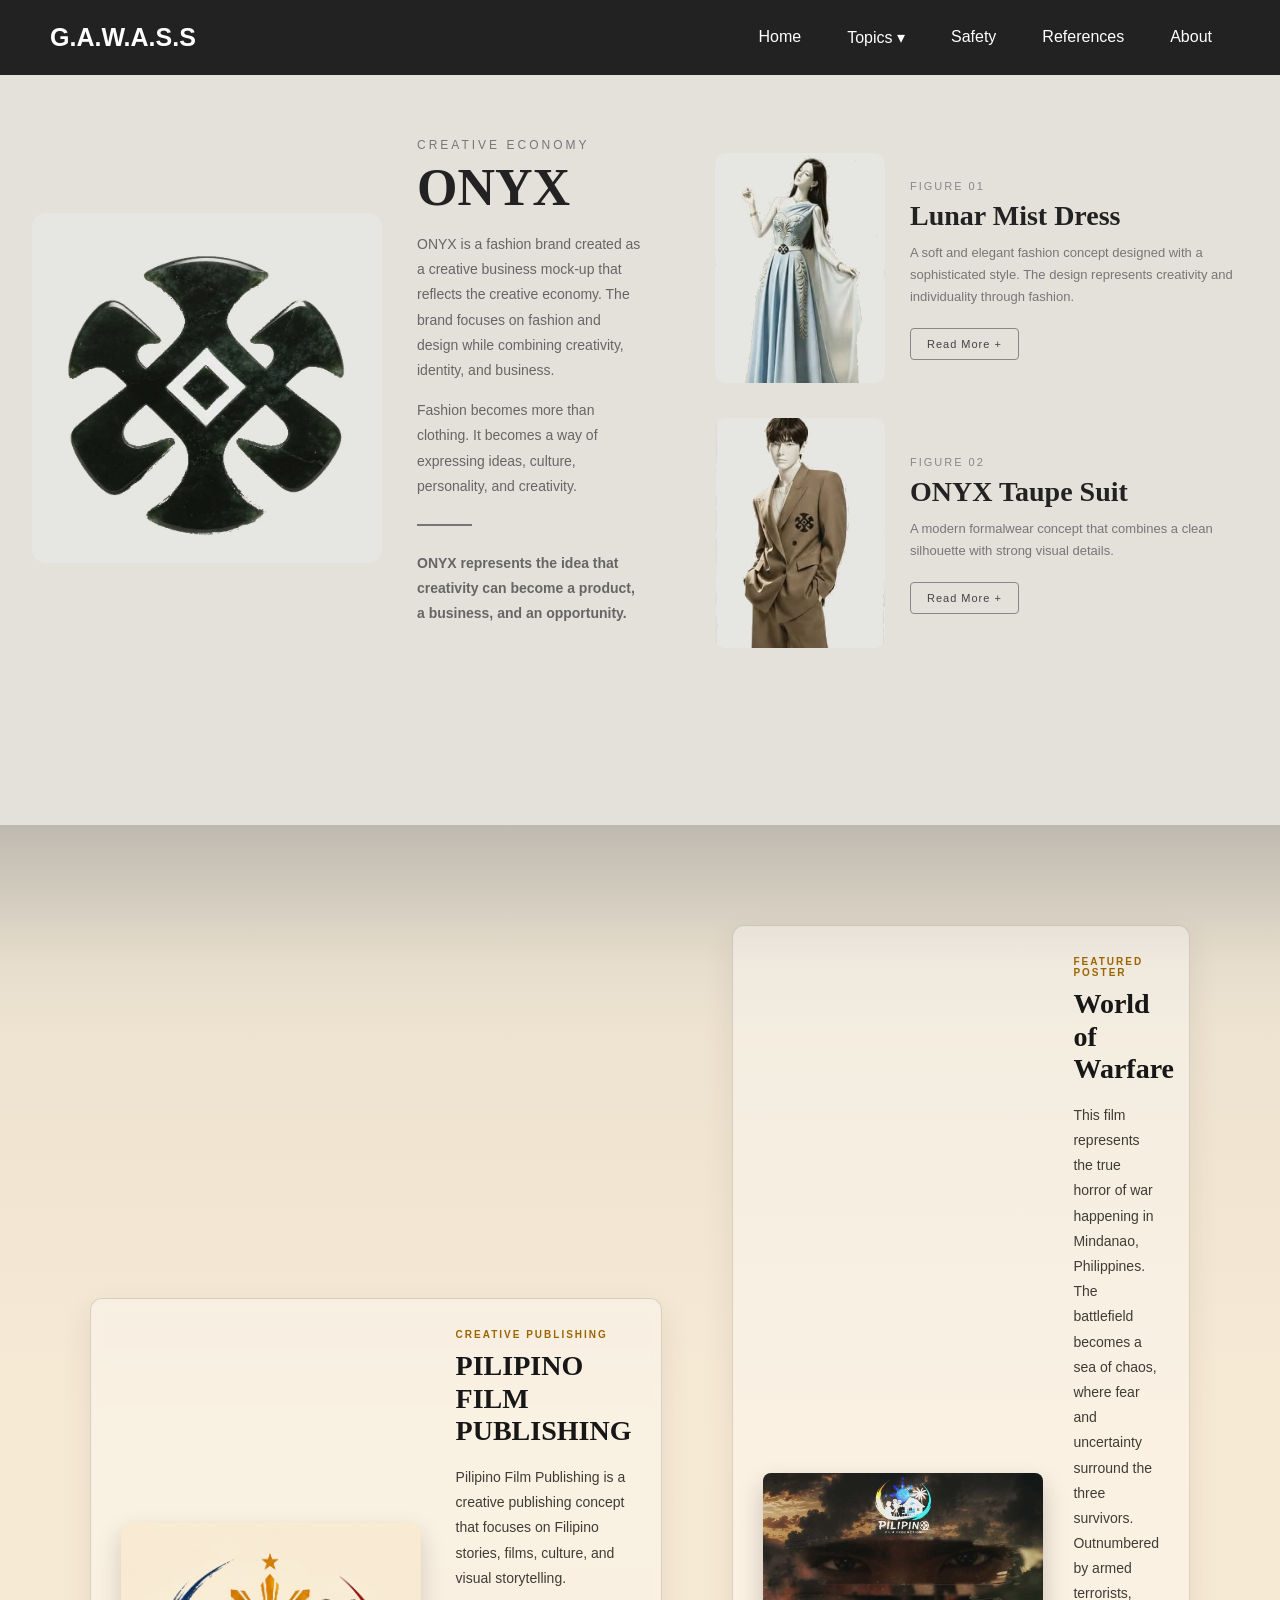
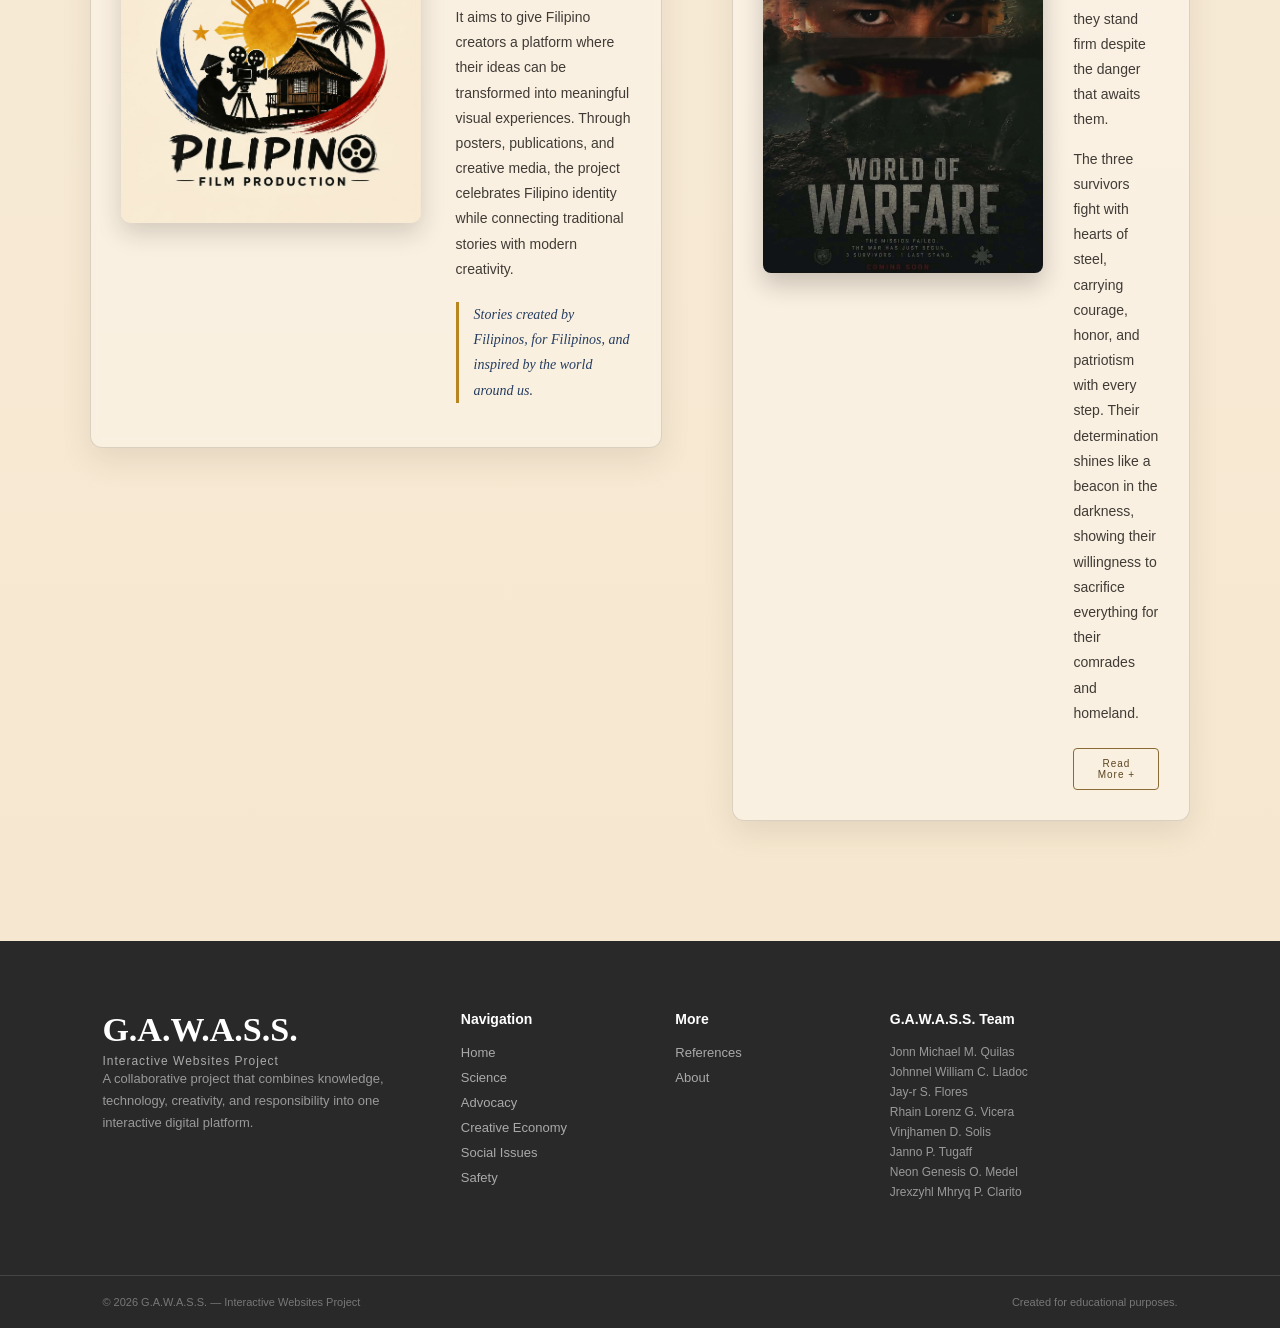
==== narrative.html @ 796c633b "Uploading" ====
<!DOCTYPE html>
<html lang="en">

<head>
    <meta charset="UTF-8">
    <meta name="viewport" content="width=device-width, initial-scale=1.0">

    <title>Creative Economy</title>

    <link rel="stylesheet" href="style.css">
</head>

<body>

   
    <header>

        <nav class="navbar">

            <div class="logo">
               G.A.W.A.S.S
            </div>

            <ul class="nav-links">

                <li>
                    <a href="index.html">Home</a>
                </li>


                <li class="dropdown">

                    <a href="#" class="topics-button">
                        Topics ▾
                    </a>

                    <ul class="dropdown-menu">

                        <li>
                            <a href="science.html">
                                Science
                            </a>
                        </li>

                        <li>
                            <a href="advocacy.html">
                                Advocacy
                            </a>
                        </li>

                        <li>
                            <a href="narrative.html" class="active">
                                Creative Economy
                            </a>
                        </li>

                        <li>
                            <a href="filipino.html">
                                Social Issues
                            </a>
                        </li>

                    </ul>

                </li>

                <li>
                    <a href="safety.html">
                        Safety
                    </a>
                </li>

                <li>
                    <a href="references.html">
                        References
                    </a>
                </li>

                <li>
                    <a href="about.html">
                        About
                    </a>
                </li>

            </ul>

        </nav>

    </header>


    
    <main class="creative-page">

      
<section class="creative-layout">

  
    <div class="creative-left">

        <div class="creative-main">

       

            <button
                class="creative-main-image image-button"
                onclick="openImage('images/main-image.jpg', 'ONYX Fashion')"
                aria-label="View ONYX Fashion image"
            >

                <img
                    src="images/main-image.jpg"
                    alt="ONYX Fashion"
                >

                <span class="image-overlay">
                    View Image +
                </span>

            </button>


          

            <div class="creative-main-description">

                <span class="creative-label">
                    CREATIVE ECONOMY
                </span>

                <h1>
                    ONYX
                </h1>

                <p>
                    ONYX is a fashion brand created as a creative
                    business mock-up that reflects the creative
                    economy. The brand focuses on fashion and
                    design while combining creativity, identity,
                    and business.
                </p>

                <p>
                    Fashion becomes more than clothing. It becomes
                    a way of expressing ideas, culture, personality,
                    and creativity.
                </p>

                <div class="onyx-divider"></div>

                <p class="onyx-highlight">
                    <strong>
                        ONYX represents the idea that creativity
                        can become a product, a business, and an
                        opportunity.
                    </strong>
                </p>

            </div>

        </div>

    </div>


   

    <div class="creative-right">


     

        <article class="creative-item interactive-product">

            <button
                class="creative-item-image image-button"
                onclick="openImage('images/image-one.jpg', 'Lunar Mist Dress')"
                aria-label="View Lunar Mist Dress"
            >

                <img
                    src="images/image-one.jpg"
                    alt="Lunar Mist Dress"
                >

                <span class="image-overlay">
                    View +
                </span>

            </button>


            <div class="creative-item-description">

                <span>
                    FIGURE 01
                </span>

                <h2>
                    Lunar Mist Dress
                </h2>

                <p>
                    A soft and elegant fashion concept designed
                    with a sophisticated style. The design
                    represents creativity and individuality
                    through fashion.
                </p>

              

                <div
                    class="product-details"
                    id="lunar-details"
                >

                    <p>
                        The flowing design creates a graceful
                        visual effect while the details give
                        the piece its own identity.
                    </p>

                    <p>
                        This concept demonstrates how fashion
                        can combine visual design and personal
                        expression to create something unique.
                    </p>

                </div>


                <button
                    class="read-more-btn"
                    onclick="toggleDetails('lunar-details', this)"
                >
                    Read More +
                </button>

            </div>

        </article>



      

        <article class="creative-item interactive-product">

            <button
                class="creative-item-image image-button"
                onclick="openImage('images/image-two.jpg', 'ONYX Taupe Suit')"
                aria-label="View ONYX Taupe Suit"
            >

                <img
                    src="images/image-two.jpg"
                    alt="ONYX Taupe Suit"
                >

                <span class="image-overlay">
                    View +
                </span>

            </button>


            <div class="creative-item-description">

                <span>
                    FIGURE 02
                </span>

                <h2>
                    ONYX Taupe Suit
                </h2>

                <p>
                    A modern formalwear concept that combines
                    a clean silhouette with strong visual
                    details.
                </p>


        
                <div
                    class="product-details"
                    id="suit-details"
                >

                    <p>
                        The design demonstrates how fashion
                        can transform creative ideas into
                        products that can have economic value.
                    </p>

                    <p>
                        It represents a balance between
                        professionalism, creativity, and
                        modern fashion.
                    </p>

                </div>


                <button
                    class="read-more-btn"
                    onclick="toggleDetails('suit-details', this)"
                >
                    Read More +
                </button>

            </div>

        </article>

    </div>

</section>
        

<div
    class="image-modal"
    id="imageModal"
    onclick="closeImage()"
>

    <button
        class="close-modal"
        onclick="closeImage()"
        aria-label="Close image"
    >
        ×
    </button>

    <img
        id="modalImage"
        src=""
        alt=""
    >

    <p id="modalCaption"></p>

</div>

<section class="filipino-film-section">

    <div class="filipino-film-container">

        <div class="filipino-film-left">

            <div class="film-logo-card">

                <div class="film-logo-image">
                    <img
                        src="images/pilipino-film-logo.jpg"
                        alt="Pilipino Film Publishing Logo"
                    >
                </div>

                <div class="film-logo-description">

                    <span class="film-label">
                        CREATIVE PUBLISHING
                    </span>

                    <h2>
                        PILIPINO FILM PUBLISHING
                    </h2>

                    <p>
                        Pilipino Film Publishing is a creative
                        publishing concept that focuses on
                        Filipino stories, films, culture, and
                        visual storytelling.
                    </p>

                    <p>
                        It aims to give Filipino creators a
                        platform where their ideas can be
                        transformed into meaningful visual
                        experiences. Through posters,
                        publications, and creative media, the
                        project celebrates Filipino identity
                        while connecting traditional stories
                        with modern creativity.
                    </p>

                    <p class="film-highlight">
                        Stories created by Filipinos,
                        for Filipinos, and inspired by
                        the world around us.
                    </p>

                </div>

            </div>

        </div>


        <div class="filipino-film-right">

            <div class="film-poster-card">

                <button
                    class="film-poster-image"
                    onclick="openFilmImage(
                        'images/world-of-warfare.jpg',
                        'World of Warfare'
                    )"
                >

                    <img
                        src="images/world-of-warfare.jpg"
                        alt="World of Warfare Poster"
                    >

                    <span class="film-image-overlay">
                        View Poster +
                    </span>

                </button>


                <div class="film-poster-description">

                    <span class="film-label">
                        FEATURED POSTER
                    </span>

                    <h2>
                        World of Warfare
                    </h2>

                    <p>
This film represents the true horror of war happening in Mindanao, Philippines. The battlefield becomes a sea of chaos, where fear and uncertainty surround the three survivors. Outnumbered by armed terrorists, they stand firm despite the danger that awaits them.
                    </p>

                    <p>
The three survivors fight with hearts of steel, carrying courage, honor, and patriotism with every step. Their determination shines like a beacon in the darkness, showing their willingness to sacrifice everything for their comrades and homeland.                    </p>

                    <button
                        class="film-read-button"
                        onclick="toggleFilmDescription()"
                    >
                        Read More +
                    </button>

                    <div
                        class="film-hidden-description"
                        id="filmHiddenDescription"
                    >

                        <p>
As the battle reaches its end, their sacrifices become a silent reminder of the devastating cost of war. Their story shows that even in the darkest moments, courage can burn like a flame, inspiring others to value bravery, unity, and peace.                        </p>

                    </div>

                </div>

            </div>

        </div>

    </div>

</section>


<div
    class="film-image-modal"
    id="filmImageModal"
    onclick="closeFilmImage()"
>

    <button
        class="film-modal-close"
        onclick="closeFilmImage()"
    >
        ×
    </button>

    <img
        id="filmModalImage"
        src=""
        alt=""
    >

    <p id="filmModalCaption"></p>

</div>


<footer class="site-footer">

    <div class="footer-main">


       

        <div class="footer-brand">

            <h2>
                G.A.W.A.S.S.
            </h2>

            <p>
                Interactive Websites Project
            </p>

            <p>
                A collaborative project that combines
                knowledge, technology, creativity, and
                responsibility into one interactive
                digital platform.
            </p>

        </div>


    

        <div class="footer-navigation">

            <h3>
                Navigation
            </h3>

            <a href="index.html">
                Home
            </a>

            <a href="science.html">
                Science
            </a>

            <a href="advocacy.html">
                Advocacy
            </a>

            <a href="narrative.html">
                Creative Economy
            </a>

            <a href="filipino.html">
                Social Issues
            </a>

            <a href="safety.html">
                Safety
            </a>

        </div>


    

        <div class="footer-navigation">

            <h3>
                More
            </h3>

            <a href="references.html">
                References
            </a>

            <a href="about.html">
                About
            </a>

        </div>



        <div class="footer-team">

            <h3>
                G.A.W.A.S.S. Team
            </h3>

            <p>
                Jonn Michael M. Quilas
            </p>

            <p>
                Johnnel William C. Lladoc
            </p>

            <p>
                Jay-r S. Flores
            </p>

            <p>
                Rhain Lorenz G. Vicera
            </p>

            <p>
                Vinjhamen D. Solis
            </p>

            <p>
                Janno P. Tugaff
            </p>

            <p>
                Neon Genesis O. Medel
            </p>

            <p>
                Jrexzyhl Mhryq P. Clarito
            </p>

        </div>

    </div>


    <div class="footer-bottom">

        <p>
            © 2026 G.A.W.A.S.S. —
            Interactive Websites Project
        </p>

        <p>
            Created for educational purposes.
        </p>

    </div>

</footer>

<script>


function toggleDetails(id, button) {

    const details = document.getElementById(id);

    if (details.classList.contains("show-details")) {

        details.classList.remove("show-details");

        button.innerHTML = "Read More +";

    } else {

        details.classList.add("show-details");

        button.innerHTML = "Read Less −";

    }

}



function openImage(image, caption) {

    const modal =
        document.getElementById("imageModal");

    const modalImage =
        document.getElementById("modalImage");

    const modalCaption =
        document.getElementById("modalCaption");


    modalImage.src = image;

    modalImage.alt = caption;

    modalCaption.textContent = caption;


    modal.classList.add("show-modal");

    document.body.classList.add("modal-open");

}



function closeImage() {

    const modal =
        document.getElementById("imageModal");

    modal.classList.remove("show-modal");

    document.body.classList.remove("modal-open");

}



document.addEventListener(
    "keydown",
    function(event) {

        if (event.key === "Escape") {

            closeImage();

        }

    }
);

</script>

<script>

function toggleFilmDescription() {

    const description =
        document.getElementById(
            "filmHiddenDescription"
        );

    const button =
        document.querySelector(
            ".film-read-button"
        );

    if (
        description.classList.contains("show")
    ) {

        description.classList.remove("show");

        button.textContent =
            "Read More +";

    } else {

        description.classList.add("show");

        button.textContent =
            "Read Less −";

    }

}


function openFilmImage(image, caption) {

    const modal =
        document.getElementById(
            "filmImageModal"
        );

    const modalImage =
        document.getElementById(
            "filmModalImage"
        );

    const modalCaption =
        document.getElementById(
            "filmModalCaption"
        );

    modalImage.src = image;

    modalImage.alt = caption;

    modalCaption.textContent =
        caption;

    modal.classList.add("show");

    document.body.style.overflow =
        "hidden";

}


function closeFilmImage() {

    const modal =
        document.getElementById(
            "filmImageModal"
        );

    modal.classList.remove("show");

    document.body.style.overflow =
        "";

}


document.addEventListener(
    "keydown",
    function(event) {

        if (event.key === "Escape") {

            closeFilmImage();

        }

    }
);

</script>

</body>

</html>
---- style.css ----
* {
    margin: 0;
    padding: 0;
    box-sizing: border-box;
}

body {
    font-family: Arial, sans-serif;
    background: #f5f5f5;
}


.navbar {
    height: 75px;
    background: #222;
    display: flex;
    align-items: center;
    justify-content: space-between;
    padding: 0 50px;
    box-shadow: 0 3px 10px rgba(0, 0, 0, 0.3);
}


.logo {
    color: white;
    font-size: 25px;
    font-weight: bold;
}


.nav-links {
    display: flex;
    list-style: none;
    gap: 10px;
}

.nav-links a {
    color: white;
    text-decoration: none;
    padding: 12px 18px;
    border-radius: 6px;
    transition: 0.3s;
}

.nav-links a:hover {
    background: orange;
    color: black;
}

.nav-links a.active {
    background: orange;
    color: black;
}


.page {
    text-align: center;
    padding: 100px 30px;
}

.page h1 {
    font-size: 50px;
    margin-bottom: 20px;
}

.page p {
    font-size: 20px;
}





.science-page {
    padding: 60px 40px;
    text-align: center;
    min-height: 100vh;

    
    background: linear-gradient(
        135deg,
        #fff3b0,
        #ffd6a5,
        #caffbf,
        #a0c4ff
    );
}

.science-page h1 {
    font-size: 45px;
    margin-bottom: 15px;
    color: #222;
}

.intro {
    max-width: 800px;
    margin: 0 auto 40px;
    font-size: 18px;
    color: #333;
}


.preservation-container {
    display: grid;
    grid-template-columns: repeat(5, 1fr);
    gap: 20px;
    max-width: 1400px;
    margin: auto;
}

.preservation-box {
    background: rgba(255, 255, 255, 0.92);
    padding: 25px 20px;
    border-radius: 15px;
    min-height: 350px;

    box-shadow: 0 8px 20px rgba(0, 0, 0, 0.2);

    transition: 0.3s;
}

.preservation-box:hover {
    transform: translateY(-10px) scale(1.02);
    box-shadow: 0 15px 30px rgba(0, 0, 0, 0.3);
}

.preservation-box h2 {
    font-size: 22px;
    margin-bottom: 20px;
    color: #222;
}

.preservation-box p {
    line-height: 1.6;
    color: #444;
}

.reaction {
    margin: 25px 0;
    padding: 12px;
    background: #fff3cd;
    border-radius: 8px;
    border-left: 5px solid orange;
}

.reaction span {
    display: block;
    font-size: 20px;
    font-weight: bold;
    margin-top: 5px;
    color: #d35400;
}

.preservation-box button {
    border: none;
    padding: 10px 18px;
    border-radius: 8px;
    background: orange;
    color: white;
    cursor: pointer;
    font-weight: bold;
    transition: 0.3s;
}

.preservation-box button:hover {
    background: #e67e00;
    transform: scale(1.05);
}

.extra-info {
    display: none;
    margin-top: 15px;
    font-size: 14px;
}

@media (max-width: 1100px) {

    .preservation-container {
        grid-template-columns: repeat(2, 1fr);
    }

}

@media (max-width: 600px) {

    .preservation-container {
        grid-template-columns: 1fr;
    }

}



.science-page {

    background:
        linear-gradient(
            135deg,
            #fff4e6,
            #ffe9d0,
            #fff7ed
        );

    color: #3d3028;

    min-height: 100vh;
}



.science-page .section-heading h1,
.science-page .section-heading h2 {

    color: #4a3020;
}


.science-page .section-heading span {

    color: #a66a3f;

    letter-spacing: 3px;
}


.science-page .preservation-box {

    background: rgba(255, 255, 255, 0.65);

    border: 1px solid #f0c9a5;

    box-shadow:
        0 8px 20px
        rgba(140, 82, 35, 0.10);

    transition:
        transform .3s ease,
        box-shadow .3s ease;
}


.science-page .preservation-box:hover {

    transform: translateY(-5px);

    box-shadow:
        0 14px 28px
        rgba(140, 82, 35, 0.16);
}



.preservation-importance {

    width: min(1100px, 92%);

    margin: 90px auto 60px;

    background: rgba(255, 255, 255, 0.65);

    border: 1px solid #efc9a7;

    border-radius: 14px;

    overflow: hidden;

    box-shadow:
        0 10px 28px
        rgba(120, 70, 30, 0.10);
}


.importance-image {

    width: 100%;

    height: 280px;

    overflow: hidden;
}


.importance-image img {

    width: 100%;

    height: 100%;

    object-fit: cover;

    display: block;

    transition:
        transform .5s ease;
}


.preservation-importance:hover
.importance-image img {

    transform: scale(1.03);
}

.importance-content {

    padding: 40px 50px 45px;
}


.importance-content span {

    font-size: 11px;

    letter-spacing: 3px;

    color: #a66a3f;
}


.importance-content h2 {

    font-family:
        'Cormorant Garamond',
        Georgia,
        serif;

    font-size: 40px;

    font-weight: 500;

    color: #4a3020;

    margin: 8px 0 18px;
}


.importance-content p {

    max-width: 850px;

    font-size: 14px;

    line-height: 1.9;

    color: #69574a;

    margin-bottom: 15px;
}


@media (max-width: 650px) {

    .preservation-importance {

        width: 94%;

        margin-top: 60px;
    }


    .importance-image {

        height: 200px;
    }


    .importance-content {

        padding: 30px 25px 35px;
    }


    .importance-content h2 {

        font-size: 32px;
    }

}








.about-page {

    min-height: 100vh;

    padding: 50px;

    background: linear-gradient(
        135deg,
        #ffffff,
        #eeeeee
    );
}



.about-container {

    max-width: 1400px;

    margin: auto;

    display: grid;

    grid-template-columns:
        1fr 1.2fr;

    gap: 40px;

    align-items: start;
}




.members-section {

    background:
        rgba(255, 255, 255, 0.95);

    padding: 30px;

    border-radius: 20px;

    box-shadow:
        0 10px 30px
        rgba(0, 0, 0, 0.12);
}


.members-section h1 {

    font-size: 40px;

    margin-bottom: 5px;
}


.section-description {

    color: #555;

    margin-bottom: 25px;
}


.members-list {

    display: flex;

    flex-direction: column;

    gap: 12px;
}


.member-card {

    display: flex;

    align-items: center;

    background: white;

    padding: 12px;

    border-radius: 12px;

    box-shadow:
        0 4px 10px
        rgba(0, 0, 0, 0.08);

    transition: 0.3s;
}


.member-card:hover {

    transform:
        translateX(8px);

    box-shadow:
        0 8px 18px
        rgba(0, 0, 0, 0.15);
}



.member-card img {

    width: 70px;

    height: 70px;

    object-fit: cover;

    border-radius: 50%;

    margin-right: 15px;

    border: 3px solid #64748b;

    background: #eee;
}



.member-card h2 {

    font-size: 18px;

    margin-bottom: 5px;
}


.member-card p {

    color: #777;

    font-size: 14px;
}



.website-section {

    background:
        rgba(255, 255, 255, 0.95);

    border-radius: 20px;

    padding: 40px;

    box-shadow:
        0 10px 30px
        rgba(0, 0, 0, 0.12);
}


.website-content h1 {

    font-size: 45px;

    margin: 10px 0 20px;
}


.website-content > p {

    font-size: 17px;

    line-height: 1.7;

    color: #444;

    margin-bottom: 18px;
}



.tag {

    display: inline-block;

    padding: 8px 14px;

    background: #334155;

    color: white;

    font-size: 12px;

    font-weight: bold;

    border-radius: 20px;

    letter-spacing: 1px;
}



.topic-card {

    display: flex;

    align-items: flex-start;

    gap: 15px;

    padding: 18px;

    margin-top: 15px;

    background: #f8fafc;

    border-radius: 12px;

    border-left: 5px solid #64748b;

    transition: 0.3s;
}


.topic-card:hover {

    transform:
        translateX(5px);

    background: #f1f5f9;
}




.topic-icon {

    font-size: 30px;

    min-width: 40px;
}



.topic-card h2 {

    font-size: 21px;

    margin-bottom: 7px;

    color: #1e293b;
}


.topic-card p {

    color: #555;

    line-height: 1.6;

    margin: 0;
}


.website-ending {

    margin-top: 30px;

    padding: 25px;

    background:
        linear-gradient(
            135deg,
            #e2e8f0,
            #f8fafc
        );

    border-radius: 15px;

    border-left: 5px solid #334155;
}


.website-ending h2 {

    margin-top: 0;

    margin-bottom: 10px;
}


.website-ending p {

    line-height: 1.7;

    color: #444;
}



@media (max-width: 1000px) {

    .about-container {

        grid-template-columns: 1fr;
    }

}


@media (max-width: 600px) {

    .about-page {

        padding: 20px;
    }


    .website-section,
    .members-section {

        padding: 25px;
    }


    .website-content h1 {

        font-size: 35px;
    }

}










.safety-page {

    min-height: 100vh;

    padding: 60px 40px;

    background: linear-gradient(
        135deg,
        #dbeafe,
        #f8fafc,
        #e2e8f0
    );
}


.safety-title {

    text-align: center;

    max-width: 900px;

    margin: 0 auto 45px;
}


.safety-title span {

    font-size: 13px;

    font-weight: bold;

    letter-spacing: 3px;

    color: #475569;
}


.safety-title h1 {

    font-size: 48px;

    margin: 10px 0 15px;

    color: #172033;
}


.safety-title p {

    font-size: 18px;

    line-height: 1.6;

    color: #475569;
}

.safety-container {

    max-width: 1400px;

    margin: auto;

    display: grid;

    grid-template-columns:
        repeat(3, 1fr);

    gap: 25px;
}

.safety-box {

    position: relative;

    background: rgba(255, 255, 255, 0.95);

    padding: 35px 30px;

    border-radius: 18px;

    min-height: 560px;

    box-shadow:
        0 8px 25px
        rgba(0, 0, 0, 0.12);

    transition: 0.3s;

    border-top: 6px solid;
}


.safety-box:hover {

    transform:
        translateY(-8px);

    box-shadow:
        0 15px 30px
        rgba(0, 0, 0, 0.20);
}


.general-safety {

    border-top-color:
        #3b82f6;
}

.personal-safety {

    border-top-color:
        #22c55e;
}


.fire-safety {

    border-top-color:
        #ef4444;
}

.box-letter {

    position: absolute;

    top: 20px;

    right: 25px;

    width: 45px;

    height: 45px;

    display: flex;

    align-items: center;

    justify-content: center;

    border-radius: 50%;

    background: #172033;

    color: white;

    font-size: 20px;

    font-weight: bold;
}

.safety-icon {

    font-size: 50px;

    margin-bottom: 15px;
}


.safety-box h2 {

    font-size: 28px;

    margin-bottom: 12px;

    color: #172033;
}


.safety-box > p {

    color: #475569;

    line-height: 1.6;

    margin-bottom: 20px;
}



.safety-box ul {

    padding-left: 20px;
}


.safety-box li {

    margin-bottom: 13px;

    line-height: 1.5;

    color: #334155;
}



.safety-reminder {

    max-width: 1000px;

    margin: 40px auto 0;

    padding: 28px 35px;

    background:
        linear-gradient(
            135deg,
            #172033,
            #334155
        );

    color: white;

    border-radius: 15px;

    text-align: center;

    box-shadow:
        0 8px 20px
        rgba(0, 0, 0, 0.15);
}


.safety-reminder h2 {

    margin-bottom: 10px;

    font-size: 26px;
}


.safety-reminder p {

    color: #e2e8f0;

    line-height: 1.6;
}


@media (max-width: 1000px) {

    .safety-container {

        grid-template-columns: 1fr;
    }

    .safety-box {

        min-height: auto;
    }

}


@media (max-width: 600px) {

    .safety-page {

        padding: 35px 20px;
    }


    .safety-title h1 {

        font-size: 38px;
    }


    .safety-title p {

        font-size: 16px;
    }

}


.safety-image-section {

    width: min(1100px, 92%);

    margin: 80px auto 70px;

    background: rgba(255, 255, 255, 0.6);

    border-radius: 14px;

    overflow: hidden;

    border: 1px solid #c7c7c7;

    box-shadow:
        0 10px 25px
        rgba(0, 0, 0, 0.08);
}




.safety-wide-image {

    width: 100%;

    height: 300px;

    overflow: hidden;
}


.safety-wide-image img {

    width: 100%;

    height: 100%;

    object-fit: cover;

    display: block;

    transition:
        transform 0.5s ease;
}


.safety-image-section:hover
.safety-wide-image img {

    transform: scale(1.03);
}




.safety-image-caption {

    padding: 30px 45px 35px;
}


.safety-image-caption span {

    font-size: 11px;

    letter-spacing: 3px;

    color: #777;
}


.safety-image-caption h2 {

    font-family:
        'Cormorant Garamond',
        Georgia,
        serif;

    font-size: 38px;

    font-weight: 500;

    color: #333;

    margin: 8px 0 12px;
}


.safety-image-caption p {

    max-width: 850px;

    color: #666;

    font-size: 14px;

    line-height: 1.8;
}



@media (max-width: 650px) {

    .safety-image-section {

        width: 94%;

        margin: 60px auto;
    }


    .safety-wide-image {

        height: 200px;
    }


    .safety-image-caption {

        padding: 25px;
    }


    .safety-image-caption h2 {

        font-size: 31px;
    }

}










.advocacy-page {

    min-height: 100vh;

    padding: 60px 40px;

    background: linear-gradient(
        135deg,
        #ecfdf5,
        #f0fdf4,
        #d1fae5
    );
}


.advocacy-title {

    text-align: center;

    max-width: 900px;

    margin: 0 auto 50px;
}


.advocacy-title span {

    font-size: 13px;

    font-weight: bold;

    letter-spacing: 3px;

    color: #166534;
}


.advocacy-title h1 {

    font-size: 48px;

    margin: 10px 0 15px;

    color: #14532d;
}


.advocacy-title p {

    font-size: 18px;

    line-height: 1.6;

    color: #365314;
}


.cause-effect {

    max-width: 1200px;

    margin: auto;

    display: grid;

    grid-template-columns:
        1fr 100px 1fr;

    gap: 0 20px;

    align-items: center;
}



.chart-heading {

    padding: 25px;

    border-radius: 18px;

    margin-bottom: 25px;
}


.chart-heading span {

    font-size: 12px;

    font-weight: bold;

    letter-spacing: 2px;
}


.chart-heading h2 {

    font-size: 27px;

    margin: 8px 0;
}


.chart-heading p {

    line-height: 1.5;

    margin: 0;
}


.cause-heading {

    grid-column: 1;

    background: #dcfce7;

    border-left: 6px solid #16a34a;

    color: #14532d;
}


.effect-heading {

    grid-column: 3;

    background: #fef3c7;

    border-left: 6px solid #eab308;

    color: #713f12;
}



.cause-card {

    grid-column: 1;

    background: white;

    padding: 25px;

    border-radius: 16px;

    margin-bottom: 25px;

    min-height: 180px;

    border-left: 5px solid #22c55e;

    box-shadow:
        0 7px 20px
        rgba(0, 0, 0, 0.10);

    transition: 0.3s;
}


.cause-card:hover {

    transform: translateX(-5px);

    box-shadow:
        0 12px 25px
        rgba(0, 0, 0, 0.15);
}


.cause-number {

    font-size: 12px;

    font-weight: bold;

    color: #16a34a;

    letter-spacing: 2px;

    margin-bottom: 8px;
}


.cause-card h3 {

    font-size: 23px;

    margin-bottom: 10px;

    color: #166534;
}


.cause-card p {

    color: #555;

    line-height: 1.6;
}



.effect-card {

    grid-column: 3;

    background: white;

    padding: 25px;

    border-radius: 16px;

    margin-bottom: 25px;

    min-height: 180px;

    border-left: 5px solid #eab308;

    box-shadow:
        0 7px 20px
        rgba(0, 0, 0, 0.10);

    transition: 0.3s;
}


.effect-card:hover {

    transform: translateX(5px);

    box-shadow:
        0 12px 25px
        rgba(0, 0, 0, 0.15);
}


.effect-number {

    font-size: 12px;

    font-weight: bold;

    color: #ca8a04;

    letter-spacing: 2px;

    margin-bottom: 8px;
}


.effect-card h3 {

    font-size: 23px;

    margin-bottom: 10px;

    color: #713f12;
}


.effect-card p {

    color: #555;

    line-height: 1.6;
}


.connection {

    grid-column: 2;

    height: 180px;

    display: flex;

    flex-direction: column;

    align-items: center;

    justify-content: center;
}


.connection-line {

    width: 5px;

    height: 100px;

    background: #65a30d;

    border-radius: 10px;
}


.connection-arrow {

    font-size: 30px;

    font-weight: bold;

    color: #65a30d;

    line-height: 1;
}



.action-plan {

    max-width: 1200px;

    margin: 70px auto 0;

    padding: 45px;

    background: rgba(255, 255, 255, 0.95);

    border-radius: 22px;

    box-shadow:
        0 10px 30px
        rgba(0, 0, 0, 0.12);
}


.action-title {

    text-align: center;

    max-width: 800px;

    margin: auto;
}


.action-title span {

    font-size: 12px;

    font-weight: bold;

    letter-spacing: 2px;

    color: #15803d;
}


.action-title h2 {

    font-size: 38px;

    color: #14532d;

    margin: 8px 0 12px;
}


.action-title p {

    color: #555;

    line-height: 1.7;
}


.action-grid {

    display: grid;

    grid-template-columns:
        repeat(3, 1fr);

    gap: 20px;

    margin-top: 35px;
}


.action-card {

    padding: 25px;

    background: #f0fdf4;

    border-radius: 15px;

    border-top: 4px solid #22c55e;

    transition: 0.3s;
}


.action-card:hover {

    transform:
        translateY(-5px);

    background: #dcfce7;
}


.action-icon {

    font-size: 35px;

    margin-bottom: 10px;
}


.action-card h3 {

    font-size: 21px;

    color: #166534;

    margin-bottom: 8px;
}


.action-card p {

    color: #555;

    line-height: 1.6;

    margin: 0;
}



.action-message {

    margin-top: 35px;

    padding: 30px;

    text-align: center;

    background:
        linear-gradient(
            135deg,
            #14532d,
            #166534
        );

    color: white;

    border-radius: 17px;
}


.action-message h2 {

    font-size: 30px;

    margin-bottom: 10px;
}


.action-message p {

    max-width: 800px;

    margin: auto;

    color: #dcfce7;

    line-height: 1.7;
}


@media (max-width: 900px) {

    .cause-effect {

        grid-template-columns: 1fr;

        gap: 15px;
    }


    .chart-heading {

        grid-column: 1 !important;
    }


    .cause-card,
    .effect-card {

        grid-column: 1;

        margin-bottom: 0;
    }


    .connection {

        grid-column: 1;

        height: 70px;

        flex-direction: row;
    }


    .connection-line {

        width: 100px;

        height: 5px;
    }


    .connection-arrow {

        transform: rotate(-90deg);
    }


    .action-grid {

        grid-template-columns: 1fr;
    }

}


@media (max-width: 600px) {

    .advocacy-page {

        padding: 35px 20px;
    }


    .advocacy-title h1 {

        font-size: 38px;
    }


    .action-plan {

        padding: 25px;
    }

}

.advocacy-image-section {

    width: min(1100px, 92%);

    margin: 80px auto 70px;

    background: rgba(255, 255, 255, 0.55);

    border-radius: 14px;

    overflow: hidden;

    border: 1px solid #c9d2c5;

    box-shadow:
        0 10px 25px
        rgba(0, 0, 0, 0.08);
}



.advocacy-wide-image {

    width: 100%;

    height: 300px;

    overflow: hidden;
}


.advocacy-wide-image img {

    width: 100%;

    height: 100%;

    object-fit: cover;

    display: block;

    transition:
        transform 0.5s ease;
}


.advocacy-image-section:hover
.advocacy-wide-image img {

    transform: scale(1.03);
}


.advocacy-image-caption {

    padding: 30px 45px 35px;
}


.advocacy-image-caption span {

    font-size: 11px;

    letter-spacing: 3px;

    color: #657461;
}


.advocacy-image-caption h2 {

    font-family:
        'Cormorant Garamond',
        Georgia,
        serif;

    font-size: 38px;

    font-weight: 500;

    color: #354235;

    margin: 8px 0 12px;
}


.advocacy-image-caption p {

    max-width: 850px;

    color: #606860;

    font-size: 14px;

    line-height: 1.8;
}



@media (max-width: 650px) {

    .advocacy-image-section {

        width: 94%;

        margin: 60px auto;
    }


    .advocacy-wide-image {

        height: 200px;
    }


    .advocacy-image-caption {

        padding: 25px;
    }


    .advocacy-image-caption h2 {

        font-size: 31px;
    }

}








.references-page {

    min-height: 100vh;

    padding: 55px 40px;

    background: linear-gradient(
        135deg,
        #f8fafc,
        #e2e8f0,
        #f1f5f9
    );
}



.references-container {

    max-width: 1400px;

    margin: auto;

    display: grid;

    grid-template-columns:
        0.9fr 1.4fr;

    gap: 35px;

    align-items: start;
}




.credits-section,
.bibliography-section {

    background:
        rgba(255, 255, 255, 0.96);

    border-radius: 20px;

    padding: 40px;

    box-shadow:
        0 10px 30px
        rgba(0, 0, 0, 0.10);
}




.page-label {

    display: inline-block;

    font-size: 12px;

    font-weight: bold;

    letter-spacing: 2px;

    color: #475569;

    margin-bottom: 5px;
}



.references-page h1 {

    font-size: 45px;

    margin: 5px 0 15px;

    color: #172033;
}



.credits-intro,
.bibliography-intro {

    color: #64748b;

    line-height: 1.7;

    margin-bottom: 30px;
}




.credit-list {

    display: flex;

    flex-direction: column;

    gap: 12px;
}




.credit-member {

    display: flex;

    align-items: center;

    gap: 15px;

    padding: 15px;

    background: #f8fafc;

    border-radius: 12px;

    border-left: 4px solid #64748b;

    transition: 0.3s;
}


.credit-member:hover {

    transform:
        translateX(5px);

    background: #f1f5f9;
}




.credit-number {

    min-width: 38px;

    height: 38px;

    display: flex;

    align-items: center;

    justify-content: center;

    background: #334155;

    color: white;

    border-radius: 50%;

    font-size: 12px;

    font-weight: bold;
}



.credit-member h2 {

    font-size: 17px;

    margin: 0 0 4px;

    color: #1e293b;
}


.credit-member p {

    margin: 0;

    color: #64748b;

    font-size: 13px;
}



.website-credit {

    margin-top: 25px;

    padding: 25px;

    border-radius: 15px;

    background:
        linear-gradient(
            135deg,
            #334155,
            #475569
        );

    color: white;
}


.website-credit h2 {

    margin-top: 0;

    margin-bottom: 10px;
}


.website-credit p {

    color: #e2e8f0;

    line-height: 1.6;
}


.credit-line {

    margin-top: 10px;

    color: #f1f5f9;

    font-size: 14px;
}



.apa-note {

    display: flex;

    align-items: center;

    justify-content: space-between;

    padding: 14px 18px;

    margin-bottom: 25px;

    background: #f1f5f9;

    border-radius: 10px;

    border-left: 5px solid #334155;
}


.apa-note strong {

    color: #1e293b;
}


.apa-note span {

    color: #64748b;

    font-size: 14px;
}



.reference-list {

    display: flex;

    flex-direction: column;

    gap: 22px;
}


.reference {

    padding: 0 10px;

    border-bottom: 1px solid #e2e8f0;

    padding-bottom: 18px;
}


.reference p {

    margin: 0;

    color: #334155;

    font-size: 15px;

    line-height: 1.7;

    padding-left: 35px;

    text-indent: -35px;
}


.reference em {

    font-style: italic;
}



.apa-reminder {

    margin-top: 30px;

    padding: 22px;

    background: #f8fafc;

    border-radius: 12px;

    border-left: 5px solid #64748b;
}


.apa-reminder h2 {

    font-size: 20px;

    margin: 0 0 8px;

    color: #1e293b;
}


.apa-reminder p {

    color: #64748b;

    line-height: 1.6;

    margin: 0;
}


@media (max-width: 1000px) {

    .references-container {

        grid-template-columns: 1fr;
    }

}


@media (max-width: 600px) {

    .references-page {

        padding: 30px 20px;
    }


    .credits-section,
    .bibliography-section {

        padding: 25px;
    }


    .references-page h1 {

        font-size: 36px;
    }

}







.creative-page {

    width: 100%;

    padding-top: 60px;

    background: #e4e0da;

    min-height: 100vh;
}


.creative-layout {

    width: min(1250px, 95%);

    margin: auto;

    display: grid;

    grid-template-columns: 1.15fr 1fr;

    gap: 70px;

    align-items: center;
}



.creative-left {

    width: 100%;
}


.creative-main {

    padding-bottom: 30%;

    display: flex;

    align-items: center;

    gap: 35px;
}


.creative-main-image:hover img {

    transform: scale(1.03);
    transform: translateY(-8px);

    box-shadow:
        0 15px 30px
        rgba(0,0,0,.15);
}


.creative-main-image {

    width: 350px;

    height: 350px;

    flex-shrink: 0;

    overflow: hidden;

    border-radius: 14px;

    background: #d6d2cc;
}


.creative-main-image img {

    width: 100%;

    height: 100%;

    object-fit: cover;

    display: block;
}




.creative-main-description {

    max-width: 300px;
}


.creative-label {

    font-size: 12px;

    letter-spacing: 3px;

    color: #777;

    font-weight: 500;
}


.creative-main-description h1 {

    font-family:
        'Cormorant Garamond',
        serif;

    font-size: 52px;

    font-weight: 600;

    margin: 5px 0 15px;

    color: #222;
}


.creative-main-description p {

    font-family:
        'Montserrat',
        sans-serif;

    font-size: 14px;

    font-weight: 300;

    line-height: 1.8;

    color: #666;

    margin-bottom: 15px;
}



.creative-right {
    padding-bottom: 30%;

    display: flex;

    flex-direction: column;

    gap: 35px;
}




.creative-item {

    display: flex;

    align-items: center;

    gap: 25px;

    width: 100%;
}


.creative-item:hover .creative-item-image img {

    transform: scale(1.03);

    transform: translateY(-8px);

    box-shadow:
        0 15px 30px
        rgba(0,0,0,.15);
}

.creative-item-image {

    width: 170px;

    height: 230px;

    flex-shrink: 0;

    overflow: hidden;

    border-radius: 10px;

    background: #d6d2cc;
}


.creative-item-image img {

    width: 100%;

    height: 100%;

    object-fit: cover;

    display: block;
}




.creative-item-description {

    flex: 1;
}


.creative-item-description > span {

    font-size: 11px;

    letter-spacing: 2px;

    color: #888;
}


.creative-item-description h2 {

    font-family:
        'Cormorant Garamond',
        serif;

    font-size: 28px;

    font-weight: 600;

    margin: 6px 0 10px;

    color: #222;
}


.creative-item-description p {

    font-family:
        'Montserrat',
        sans-serif;

    font-size: 13px;

    font-weight: 300;

    line-height: 1.7;

    color: #777;

    margin-bottom: 10px;
}




@media (max-width: 1100px) {

    .creative-layout {

        grid-template-columns: 1fr;

        gap: 60px;
    }

    .creative-main {

        justify-content: center;
    }

    .creative-right {

        max-width: 800px;

        margin: auto;

        width: 100%;
    }

}


@media (max-width: 700px) {

    .creative-page {

        padding: 40px 20px;
    }

    .creative-main {

        flex-direction: column;

        text-align: center;
    }

    .creative-main-image {

        width: min(100%, 350px);

        height: auto;

        aspect-ratio: 1 / 1;
    }

    .creative-main-description {

        max-width: 500px;
    }

    .creative-item {

        align-items: flex-start;
    }

    .creative-item-image {

        width: 140px;

        height: 190px;
    }


}


@media (max-width: 500px) {

    .creative-item {

        flex-direction: column;
    }

    .creative-item-image {

        width: 100%;

        height: 260px;
    }

    .creative-item-description {

        width: 100%;
    }

}

.image-button {

    position: relative;

    border: none;

    padding: 0;

    cursor: pointer;

    font: inherit;

}



.image-overlay {

    position: absolute;

    left: 50%;

    top: 50%;

    transform:
        translate(-50%, -50%)
        translateY(10px);

    padding: 10px 18px;

    background:
        rgba(30, 30, 30, .85);

    color: white;

    border-radius: 30px;

    font-size: 11px;

    letter-spacing: 1px;

    opacity: 0;

    transition:
        opacity .3s ease,
        transform .3s ease;

    pointer-events: none;
}


.image-button:hover .image-overlay {

    opacity: 1;

    transform:
        translate(-50%, -50%)
        translateY(0);

}


.creative-main-image {

    cursor: pointer;

    transition:
        transform .3s ease,
        box-shadow .3s ease;
}


.creative-main-image:hover {

    transform: translateY(-6px);

    box-shadow:
        0 18px 35px
        rgba(0,0,0,.18);

}


.creative-main-image img {

    transition:
        transform .5s ease;
}


.creative-main-image:hover img {

    transform: scale(1.04);

}


.interactive-product {

    transition:
        transform .3s ease,
        box-shadow .3s ease;
}


.interactive-product:hover {

    transform: translateX(-5px);

}

.creative-item-image {

    cursor: pointer;

    overflow: hidden;
}


.creative-item-image img {

    transition:
        transform .5s ease;
}


.creative-item-image:hover img {

    transform: scale(1.06);

}


.onyx-divider {

    width: 55px;

    height: 2px;

    background: #777;

    margin: 25px 0;

}


.onyx-highlight {

    font-size: 14px;

    line-height: 1.7;

    color: #555;

}


.read-more-btn {

    margin-top: 10px;

    padding: 9px 16px;

    border: 1px solid #888;

    background: transparent;

    color: #444;

    border-radius: 4px;

    cursor: pointer;

    font-size: 11px;

    letter-spacing: 1px;

    transition:
        background .3s ease,
        color .3s ease;
}


.read-more-btn:hover {

    background: #333;

    color: white;

}


.product-details {

    max-height: 0;

    overflow: hidden;

    opacity: 0;

    transition:
        max-height .5s ease,
        opacity .4s ease;
}


.product-details.show-details {

    max-height: 300px;

    opacity: 1;

}


.product-details p {

    margin-top: 12px;

}



.image-modal {

    position: fixed;

    inset: 0;

    z-index: 9999;

    display: flex;

    align-items: center;

    justify-content: center;

    flex-direction: column;

    padding: 30px;

    background:
        rgba(20,20,20,.94);

    opacity: 0;

    visibility: hidden;

    transition:
        opacity .3s ease,
        visibility .3s ease;

}


.image-modal.show-modal {

    opacity: 1;

    visibility: visible;

}


.image-modal img {

    max-width: 85vw;

    max-height: 78vh;

    object-fit: contain;

    border-radius: 8px;

    box-shadow:
        0 20px 60px
        rgba(0,0,0,.5);

    transform: scale(.9);

    transition:
        transform .35s ease;
}


.image-modal.show-modal img {

    transform: scale(1);

}


.image-modal p {

    color: white;

    font-size: 14px;

    margin-top: 18px;

    letter-spacing: 1px;

}




.close-modal {

    position: absolute;

    top: 25px;

    right: 35px;

    width: 42px;

    height: 42px;

    border: none;

    border-radius: 50%;

    background: rgba(255,255,255,.12);

    color: white;

    font-size: 28px;

    cursor: pointer;

    transition:
        background .3s ease,
        transform .3s ease;
}


.close-modal:hover {

    background: rgba(255,255,255,.25);

    transform: rotate(90deg);

}




body.modal-open {

    overflow: hidden;

}

@media (max-width: 900px) {

    .creative-main {

        flex-direction: column;

        align-items: stretch;

    }


    .creative-main-image {

        width: 100%;

        height: 400px;

    }


    .creative-item {

        grid-template-columns: 1fr;

    }

}


@media (max-width: 600px) {

    .creative-main-image {

        height: 300px;

    }


    .image-modal {

        padding: 20px;

    }


    .image-modal img {

        max-width: 95vw;

        max-height: 75vh;

    }


    .close-modal {

        right: 20px;

        top: 20px;

    }

}

.filipino-film-section {

    position: relative;

    margin-top: 0;

    padding: 100px 7% 120px;

    background:
        linear-gradient(
            to bottom,
            #d9d3c7 0%,
            #eee3d0 12%,
            #f7ead5 35%,
            #f6e8d0 100%
        );

    overflow: hidden;

}


.filipino-film-section::before {

    content: "";

    position: absolute;

    top: 0;

    left: 0;

    width: 100%;

    height: 140px;

    background:
        linear-gradient(
            to bottom,
            rgba(70,70,70,.18),
            rgba(246,232,208,0)
        );

    pointer-events: none;

}


.filipino-film-container {

    position: relative;

    z-index: 2;

    max-width: 1250px;

    margin: auto;

    display: grid;

    grid-template-columns:
        1fr
        1fr;

    gap: 70px;

    align-items: center;

}


.filipino-film-left,
.filipino-film-right {

    width: 100%;

}


.film-logo-card {

    display: flex;

    align-items: center;

    gap: 35px;

    padding: 30px;

    background:
        rgba(255,255,255,.32);

    border:
        1px solid
        rgba(80,65,45,.18);

    border-radius: 12px;

    box-shadow:
        0 12px 30px
        rgba(70,50,30,.10);

    backdrop-filter:
        blur(4px);

}


.film-logo-image {

    width: 300px;

    min-width: 300px;

    height: 300px;

    overflow: hidden;

    border-radius: 10px;

    background: #f5e6cd;

    box-shadow:
        0 10px 25px
        rgba(40,30,20,.18);

}


.film-logo-image img {

    width: 100%;

    height: 100%;

    object-fit: cover;

    display: block;

    transition:
        transform .5s ease;

}


.film-logo-image:hover img {

    transform: scale(1.05);

}


.film-logo-description {

    flex: 1;

}


.film-label {

    display: block;

    margin-bottom: 10px;

    font-size: 10px;

    font-weight: 700;

    letter-spacing: 2px;

    color: #9b6500;

}


.film-logo-description h2,
.film-poster-description h2 {

    margin: 0 0 18px;

    font-family:
        Georgia,
        "Times New Roman",
        serif;

    color: #171717;

    font-size: 28px;

    line-height: 1.15;

}


.film-logo-description p,
.film-poster-description p {

    color: #403b35;

    font-size: 14px;

    line-height: 1.8;

    margin-bottom: 14px;

}


.film-highlight {

    margin-top: 20px;

    padding-left: 15px;

    border-left:
        3px solid
        #b88620;

    font-family:
        Georgia,
        "Times New Roman",
        serif;

    font-style: italic;

    color: #263d61 !important;

}


.film-poster-card {

    display: grid;

    grid-template-columns:
        280px
        1fr;

    gap: 30px;

    align-items: center;

    padding: 30px;

    background:
        rgba(255,255,255,.35);

    border:
        1px solid
        rgba(80,65,45,.18);

    border-radius: 12px;

    box-shadow:
        0 12px 30px
        rgba(70,50,30,.10);

}


.film-poster-image {

    position: relative;

    width: 280px;

    height: 400px;

    padding: 0;

    border: none;

    border-radius: 8px;

    overflow: hidden;

    cursor: pointer;

    background: #ddd;

    box-shadow:
        0 12px 25px
        rgba(30,25,20,.22);

}


.film-poster-image img {

    width: 100%;

    height: 100%;

    object-fit: cover;

    display: block;

    transition:
        transform .5s ease;

}


.film-poster-image:hover img {

    transform: scale(1.06);

}


.film-image-overlay {

    position: absolute;

    top: 50%;

    left: 50%;

    transform:
        translate(-50%, -50%)
        translateY(10px);

    padding: 10px 18px;

    background:
        rgba(20,20,20,.88);

    color: white;

    border-radius: 30px;

    font-size: 10px;

    letter-spacing: 1px;

    opacity: 0;

    transition:
        opacity .3s ease,
        transform .3s ease;

    pointer-events: none;

}


.film-poster-image:hover
.film-image-overlay {

    opacity: 1;

    transform:
        translate(-50%, -50%)
        translateY(0);

}


.film-poster-description {

    min-width: 0;

}


.film-read-button {

    margin-top: 8px;

    padding: 9px 18px;

    border:
        1px solid
        #8a6b35;

    background:
        transparent;

    color: #5b451f;

    border-radius: 4px;

    cursor: pointer;

    font-size: 10px;

    letter-spacing: 1px;

    transition:
        background .3s ease,
        color .3s ease;

}


.film-read-button:hover {

    background: #263d61;

    color: white;

    border-color: #263d61;

}


.film-hidden-description {

    max-height: 0;

    overflow: hidden;

    opacity: 0;

    transition:
        max-height .5s ease,
        opacity .4s ease;

}


.film-hidden-description.show {

    max-height: 250px;

    opacity: 1;

}


.film-image-modal {

    position: fixed;

    inset: 0;

    z-index: 9999;

    display: flex;

    align-items: center;

    justify-content: center;

    flex-direction: column;

    padding: 30px;

    background:
        rgba(20,20,20,.95);

    opacity: 0;

    visibility: hidden;

    transition:
        opacity .3s ease,
        visibility .3s ease;

}


.film-image-modal.show {

    opacity: 1;

    visibility: visible;

}


.film-image-modal img {

    max-width: 85vw;

    max-height: 80vh;

    object-fit: contain;

    border-radius: 6px;

    box-shadow:
        0 20px 60px
        rgba(0,0,0,.5);

    transform: scale(.9);

    transition:
        transform .35s ease;

}


.film-image-modal.show img {

    transform: scale(1);

}


.film-image-modal p {

    color: white;

    margin-top: 18px;

    font-size: 14px;

    letter-spacing: 1px;

}


.film-modal-close {

    position: absolute;

    top: 25px;

    right: 35px;

    width: 42px;

    height: 42px;

    border: none;

    border-radius: 50%;

    background:
        rgba(255,255,255,.12);

    color: white;

    font-size: 28px;

    cursor: pointer;

    transition:
        transform .3s ease,
        background .3s ease;

}


.film-modal-close:hover {

    transform: rotate(90deg);

    background:
        rgba(255,255,255,.25);

}


@media (max-width: 1000px) {

    .filipino-film-container {

        grid-template-columns: 1fr;

    }

}


@media (max-width: 700px) {

    .film-logo-card {

        flex-direction: column;

        align-items: stretch;

    }


    .film-logo-image {

        width: 100%;

        min-width: 0;

        height: auto;

        aspect-ratio: 1 / 1;

    }


    .film-poster-card {

        grid-template-columns: 1fr;

    }


    .film-poster-image {

        width: 100%;

        height: 450px;

    }


    .filipino-film-section {

        padding:
            70px 5% 90px;

    }

}




.social-page {

    min-height: 100vh;

    padding: 70px 40px;

    background:
        linear-gradient(
            135deg,
            #e6e6e4,
            #dddddd,
            #dbdbda
        );

    color: #333;
}



.social-introduction {

    width: min(900px, 90%);

    margin: 0 auto 80px;

    text-align: center;
}


.social-label {

    display: block;

    font-size: 11px;

    letter-spacing: 3px;

    color: #777;

    margin-bottom: 12px;
}


.social-introduction h1 {

    font-family:
        'Cormorant Garamond',
        Georgia,
        serif;

    font-size: 52px;

    font-weight: 500;

    color: #292929;

    margin: 0 0 20px;
}


.social-introduction h1 em {

    font-weight: 600;
}


.social-introduction > p {

    max-width: 750px;

    margin: 0 auto 35px;

    font-family:
        'Montserrat',
        Arial,
        sans-serif;

    font-size: 15px;

    line-height: 1.9;

    color: #666;
}


.social-intro-image {

    width: 760px;

    height: 380px;

    margin: 35px auto 0;

    overflow: hidden;

    border-radius: 12px;

    background: #d5d5d3;

    box-shadow:
        0 10px 25px
        rgba(0,0,0,.12);
}


.social-intro-image img {

    width: 100%;

    height: 100%;

    object-fit: cover;

    display: block;
}


.social-issues {

    width: min(1150px, 95%);

    margin: auto;
}


.social-section-heading {

    text-align: center;

    margin-bottom: 45px;
}


.social-section-heading span {

    font-size: 11px;

    letter-spacing: 3px;

    color: #777;
}


.social-section-heading h2 {

    font-family:
        'Cormorant Garamond',
        Georgia,
        serif;

    font-size: 38px;

    font-weight: 500;

    margin-top: 8px;

    color: #303030;
}



.social-issue {

    display: grid;

    grid-template-columns:
        320px 1fr;

    gap: 55px;

    align-items: center;

    padding: 45px 0;

    border-top:
        1px solid #c9c9c7;
}


.social-issue-image {

    width: 320px;

    height: 320px;

    overflow: hidden;

    border-radius: 10px;

    background: #d5d5d3;

    box-shadow:
        0 7px 20px
        rgba(0,0,0,.10);
}


.social-issue-image img {

    width: 100%;

    height: 100%;

    object-fit: cover;

    display: block;

    transition:
        transform .4s ease;
}


.social-issue-image:hover img {

    transform: scale(1.04);
}



.social-issue-content {

    padding-right: 30px;
}


.social-issue-content > span {

    font-size: 11px;

    letter-spacing: 2px;

    color: #888;
}


.social-issue-content h2 {

    font-family:
        'Cormorant Garamond',
        Georgia,
        serif;

    font-size: 36px;

    font-weight: 500;

    color: #292929;

    margin: 7px 0 15px;
}


.social-issue-content p {

    font-family:
        'Montserrat',
        Arial,
        sans-serif;

    font-size: 14px;

    line-height: 1.85;

    color: #666;

    max-width: 650px;

    margin-bottom: 13px;
}



.social-conclusion {

    width: min(900px, 90%);

    margin: 70px auto 20px;

    padding: 40px;

    text-align: center;

    background: rgba(255,255,255,.45);

    border:
        1px solid #d0d0ce;

    border-radius: 12px;
}


.social-conclusion > span {

    font-size: 11px;

    letter-spacing: 3px;

    color: #777;
}


.social-conclusion h2 {

    font-family:
        'Cormorant Garamond',
        Georgia,
        serif;

    font-size: 34px;

    font-weight: 500;

    margin: 10px 0 15px;

    color: #292929;
}


.social-conclusion p {

    max-width: 700px;

    margin: auto;

    font-size: 14px;

    line-height: 1.8;

    color: #666;
}


@media (max-width: 850px) {

    .social-page {

        padding: 50px 25px;
    }


    .social-introduction h1 {

        font-size: 42px;
    }


    .social-issue {

        grid-template-columns: 250px 1fr;

        gap: 30px;
    }


    .social-issue-image {

        width: 250px;

        height: 250px;
    }

}


@media (max-width: 650px) {

    .social-introduction h1 {

        font-size: 38px;
    }


    .social-intro-image {

        width: 100%;

        max-width: 350px;

        height: auto;

        aspect-ratio: 1 / 1;
    }


    .social-issue {

        grid-template-columns: 1fr;

        gap: 25px;

        padding: 35px 0;
    }


    .social-issue-image {

        width: 100%;

        max-width: 350px;

        height: auto;

        aspect-ratio: 1 / 1;

        margin: auto;
    }


    .social-issue-content {

        padding-right: 0;

        text-align: center;
    }


    .social-issue-content p {

        margin-left: auto;

        margin-right: auto;
    }

}


.social-image-button {

    position: relative;

    border: none;

    padding: 0;

    cursor: pointer;

    display: block;

    width: 320px;

    height: 320px;

    overflow: hidden;

    border-radius: 10px;

    background: #d5d5d3;

    box-shadow:
        0 7px 20px
        rgba(0,0,0,.10);

}


.social-image-button img {

    width: 100%;

    height: 100%;

    object-fit: cover;

    display: block;

    transition:
        transform .5s ease;
}


.social-image-button:hover img {

    transform: scale(1.07);

}


.social-image-overlay {

    position: absolute;

    left: 50%;

    top: 50%;

    transform:
        translate(-50%, -50%)
        translateY(10px);

    padding: 10px 18px;

    background:
        rgba(30,30,30,.88);

    color: white;

    border-radius: 25px;

    font-family:
        'Montserrat',
        Arial,
        sans-serif;

    font-size: 10px;

    letter-spacing: 1px;

    white-space: nowrap;

    opacity: 0;

    transition:
        opacity .3s ease,
        transform .3s ease;

    pointer-events: none;
}


.social-image-button:hover
.social-image-overlay {

    opacity: 1;

    transform:
        translate(-50%, -50%)
        translateY(0);

}


.interactive-social {

    transition:
        transform .3s ease;
}


.interactive-social:hover {

    transform:
        translateX(5px);

}


.social-read-btn {

    margin-top: 8px;

    padding: 9px 17px;

    border:
        1px solid #999;

    background: transparent;

    color: #555;

    border-radius: 4px;

    cursor: pointer;

    font-family:
        'Montserrat',
        Arial,
        sans-serif;

    font-size: 10px;

    letter-spacing: 1px;

    transition:
        background .3s ease,
        color .3s ease,
        transform .2s ease;
}


.social-read-btn:hover {

    background: #333;

    color: white;

    transform:
        translateY(-2px);

}


.social-extra {

    max-height: 0;

    overflow: hidden;

    opacity: 0;

    transition:
        max-height .5s ease,
        opacity .4s ease;
}


.social-extra.show-social {

    max-height: 300px;

    opacity: 1;

}


.social-image-modal {

    position: fixed;

    inset: 0;

    z-index: 9999;

    display: flex;

    align-items: center;

    justify-content: center;

    flex-direction: column;

    padding: 30px;

    background:
        rgba(25,25,25,.95);

    opacity: 0;

    visibility: hidden;

    transition:
        opacity .3s ease,
        visibility .3s ease;

}


.social-image-modal.show-social-modal {

    opacity: 1;

    visibility: visible;

}


.social-image-modal img {

    max-width: 85vw;

    max-height: 78vh;

    object-fit: contain;

    border-radius: 8px;

    box-shadow:
        0 20px 60px
        rgba(0,0,0,.55);

    transform: scale(.9);

    transition:
        transform .35s ease;
}


.social-image-modal.show-social-modal img {

    transform: scale(1);

}


.social-image-modal p {

    color: white;

    font-family:
        'Montserrat',
        Arial,
        sans-serif;

    font-size: 14px;

    margin-top: 18px;

    letter-spacing: 1px;

}


.social-modal-close {

    position: absolute;

    top: 25px;

    right: 35px;

    width: 42px;

    height: 42px;

    border: none;

    border-radius: 50%;

    background:
        rgba(255,255,255,.12);

    color: white;

    font-size: 28px;

    cursor: pointer;

    transition:
        background .3s ease,
        transform .3s ease;
}


.social-modal-close:hover {

    background:
        rgba(255,255,255,.25);

    transform:
        rotate(90deg);

}


body.social-modal-open {

    overflow: hidden;

}

@media (max-width: 700px) {

    .social-image-button {

        width: 100%;

        height: 280px;

    }


    .interactive-social:hover {

        transform: none;

    }


    .social-image-modal {

        padding: 20px;

    }


    .social-image-modal img {

        max-width: 95vw;

        max-height: 75vh;

    }


    .social-modal-close {

        top: 18px;

        right: 20px;

    }

}



.dropdown {
    position: relative;
}




.topics-button {
    cursor: pointer;
}




.dropdown-menu {

    position: absolute;

    top: 100%;
    left: 50%;

    transform: translateX(-50%);

    min-width: 200px;

    padding: 10px 0;

    margin-top: 10px;

    background: #333232;

    border-radius: 10px;

    box-shadow:
        0 8px 20px
        rgba(0, 0, 0, 0.25);

    list-style: none;

    opacity: 0;

    visibility: hidden;

    transform:
        translateX(-50%)
        translateY(-10px);

    transition:
        opacity 0.25s ease,
        transform 0.25s ease,
        visibility 0.25s ease;

    z-index: 1000;
}



.dropdown:hover .dropdown-menu,
.dropdown:focus-within .dropdown-menu {

    opacity: 1;

    visibility: visible;

    transform:
        translateX(-50%)
        translateY(0);
}



.dropdown-menu li {

    width: 100%;
}


.dropdown-menu li a {

    display: block;

    padding: 12px 20px;

    color: #faf5f5;

    text-decoration: none;

    font-size: 14px;

    white-space: nowrap;

    transition:
        background 0.2s ease,
        padding-left 0.2s ease;
}


.dropdown-menu li a:hover {

    background: #454444;

    padding-left: 26px;

    color: white;
}





.home-hero {

    min-height: 620px;

    padding: 90px 8%;

    display: grid;

    grid-template-columns: 1fr 1fr;

    align-items: center;

    gap: 70px;

    background:
        linear-gradient(
            135deg,
            #444444,
            #555555,
            #3c3c3c
        );

    color: white;
}


.home-label {

    font-size: 11px;

    letter-spacing: 4px;

    color: #cccccc;
}


.hero-content h1 {

    font-family:
        'Cormorant Garamond',
        Georgia,
        serif;

    font-size: 72px;

    line-height: .9;

    font-weight: 500;

    margin: 20px 0;
}


.hero-content h1 span {

    color: #d5d5d5;

    font-style: italic;
}


.hero-content p {

    max-width: 600px;

    font-size: 15px;

    line-height: 1.9;

    color: #dddddd;

    margin-bottom: 30px;
}


.hero-buttons {

    display: flex;

    gap: 15px;

    flex-wrap: wrap;
}


.home-button {

    display: inline-block;

    padding: 13px 22px;

    background: #eeeeee;

    color: #333;

    text-decoration: none;

    border-radius: 5px;

    font-size: 13px;

    transition: .3s;
}


.home-button:hover {

    transform: translateY(-3px);

    background: white;
}


.home-button.secondary {

    background: transparent;

    border: 1px solid #aaa;

    color: white;
}


.hero-image {

    height: 450px;

    overflow: hidden;

    border-radius: 14px;
}


.hero-image img {

    width: 100%;

    height: 100%;

    object-fit: cover;

    transition: transform .6s ease;
}


.hero-image:hover img {

    transform: scale(1.04);
}

.section-heading {

    text-align: center;

    margin-bottom: 50px;
}


.section-heading span {

    font-size: 11px;

    letter-spacing: 3px;

    color: #888;
}


.section-heading h2 {

    font-family:
        'Cormorant Garamond',
        Georgia,
        serif;

    font-size: 42px;

    font-weight: 500;

    color: #292929;

    margin: 10px 0;
}


.section-heading p {

    color: #777;

    font-size: 14px;
}

.home-introduction {

    padding: 100px 8%;

    background: #eeeeec;
}


.intro-content {

    max-width: 1100px;

    margin: auto;

    display: grid;

    grid-template-columns: 1fr 1fr;

    gap: 60px;

    align-items: center;
}


.intro-image {

    height: 400px;

    overflow: hidden;

    border-radius: 12px;
}


.intro-image img {

    width: 100%;

    height: 100%;

    object-fit: cover;
}


.intro-text p {

    font-size: 15px;

    line-height: 1.9;

    color: #666;

    margin-bottom: 18px;
}

.home-topics {

    padding: 100px 8%;

    background: #e3e3e1;
}


.topic-grid {

    max-width: 1200px;

    margin: auto;

    display: grid;

    grid-template-columns:
        repeat(2, 1fr);

    gap: 30px;
}


.topic-card {

    display: block;

    background: #f1f1ef;

    color: #333;

    text-decoration: none;

    border-radius: 12px;

    overflow: hidden;

    transition:
        transform .3s ease,
        box-shadow .3s ease;
}


.topic-card:hover {

    transform: translateY(-8px);

    box-shadow:
        0 15px 30px
        rgba(0,0,0,.15);
}


.topic-image {

    height: 270px;

    overflow: hidden;
}


.topic-image img {

    width: 100%;

    height: 100%;

    object-fit: cover;

    transition: transform .5s ease;
}


.topic-card:hover .topic-image img {

    transform: scale(1.06);
}


.topic-content {

    padding: 30px;
}


.topic-content span {

    font-size: 10px;

    letter-spacing: 2px;

    color: #888;
}


.topic-content h3 {

    font-family:
        'Cormorant Garamond',
        Georgia,
        serif;

    font-size: 30px;

    margin: 8px 0 12px;
}


.topic-content p {

    font-size: 13px;

    line-height: 1.8;

    color: #6d6d6d;

    margin-bottom: 18px;
}


.topic-content strong {

    font-size: 12px;

    color: #333;
}

.home-safety {

    padding: 100px 8%;

    display: grid;

    grid-template-columns: 1fr 1fr;

    gap: 60px;

    align-items: center;

    background: #eeeeec;
}


.safety-preview-image {

    height: 400px;

    overflow: hidden;

    border-radius: 12px;
}


.safety-preview-image img {

    width: 100%;

    height: 100%;

    object-fit: cover;
}


.safety-preview-content span {

    font-size: 11px;

    letter-spacing: 3px;

    color: #888;
}


.safety-preview-content h2 {

    font-family:
        'Cormorant Garamond',
        Georgia,
        serif;

    font-size: 42px;

    font-weight: 500;

    margin: 10px 0 20px;
}


.safety-preview-content p {

    color: #666;

    line-height: 1.9;

    margin-bottom: 25px;
}

.home-purpose {

    padding: 100px 8%;

    background: #dddddb;
}


.purpose-grid {

    max-width: 1100px;

    margin: auto;

    display: grid;

    grid-template-columns:
        repeat(4, 1fr);

    gap: 20px;
}


.purpose-box {

    padding: 30px;

    background: rgba(255,255,255,.45);

    border-radius: 10px;
}


.purpose-box span {

    font-size: 12px;

    color: #888;
}


.purpose-box h3 {

    font-family:
        'Cormorant Garamond',
        Georgia,
        serif;

    font-size: 27px;

    margin: 10px 0;
}


.purpose-box p {

    font-size: 13px;

    line-height: 1.7;

    color: #666;
}

.home-final {

    padding: 110px 8%;

    text-align: center;

    background:
        linear-gradient(
            135deg,
            #454545,
            #353535
        );

    color: white;
}


.home-final > div {

    max-width: 800px;

    margin: auto;
}


.home-final span {

    font-size: 11px;

    letter-spacing: 4px;

    color: #bbb;
}


.home-final h2 {

    font-family:
        'Cormorant Garamond',
        Georgia,
        serif;

    font-size: 48px;

    font-weight: 500;

    margin: 15px 0;
}


.home-final p {

    color: #ccc;

    line-height: 1.8;
}

.site-footer {

    background: #292929;

    color: #ddd;
}


.footer-main {

    max-width: 1300px;

    margin: auto;

    padding: 70px 8%;

    display: grid;

    grid-template-columns:
        1.5fr
        .8fr
        .8fr
        1.4fr;

    gap: 50px;
}


.footer-brand h2 {

    font-family:
        'Cormorant Garamond',
        Georgia,
        serif;

    font-size: 34px;

    color: white;

    margin-bottom: 5px;
}


.footer-brand > p:first-of-type {

    color: #aaa;

    font-size: 12px;

    letter-spacing: 1px;
}


.footer-brand > p:last-child {

    max-width: 350px;

    color: #999;

    font-size: 13px;

    line-height: 1.7;
}


.footer-navigation h3,
.footer-team h3 {

    color: white;

    font-size: 14px;

    margin-bottom: 18px;
}


.footer-navigation a {

    display: block;

    color: #aaa;

    text-decoration: none;

    font-size: 13px;

    margin-bottom: 10px;

    transition: .2s;
}


.footer-navigation a:hover {

    color: white;

    padding-left: 5px;
}


.footer-team p {

    color: #999;

    font-size: 12px;

    margin: 6px 0;
}


.footer-bottom {

    padding: 20px 8%;

    border-top:
        1px solid #444;

    display: flex;

    justify-content: space-between;

    gap: 20px;

    color: #777;

    font-size: 11px;
}



@media (max-width: 900px) {

    .home-hero,
    .intro-content,
    .home-safety {

        grid-template-columns: 1fr;
    }


    .hero-content {

        text-align: center;
    }


    .hero-content p {

        margin-left: auto;

        margin-right: auto;
    }


    .hero-buttons {

        justify-content: center;
    }


    .topic-grid {

        grid-template-columns: 1fr;
    }


    .purpose-grid {

        grid-template-columns:
            repeat(2, 1fr);
    }


    .footer-main {

        grid-template-columns:
            repeat(2, 1fr);
    }

}


@media (max-width: 600px) {

    .home-hero {

        padding: 60px 25px;
    }


    .hero-content h1 {

        font-size: 52px;
    }


    .hero-image {

        height: 300px;
    }


    .home-introduction,
    .home-topics,
    .home-safety,
    .home-purpose {

        padding: 70px 25px;
    }


    .purpose-grid {

        grid-template-columns: 1fr;
    }


    .footer-main {

        grid-template-columns: 1fr;
    }


    .footer-bottom {

        flex-direction: column;
    }

}
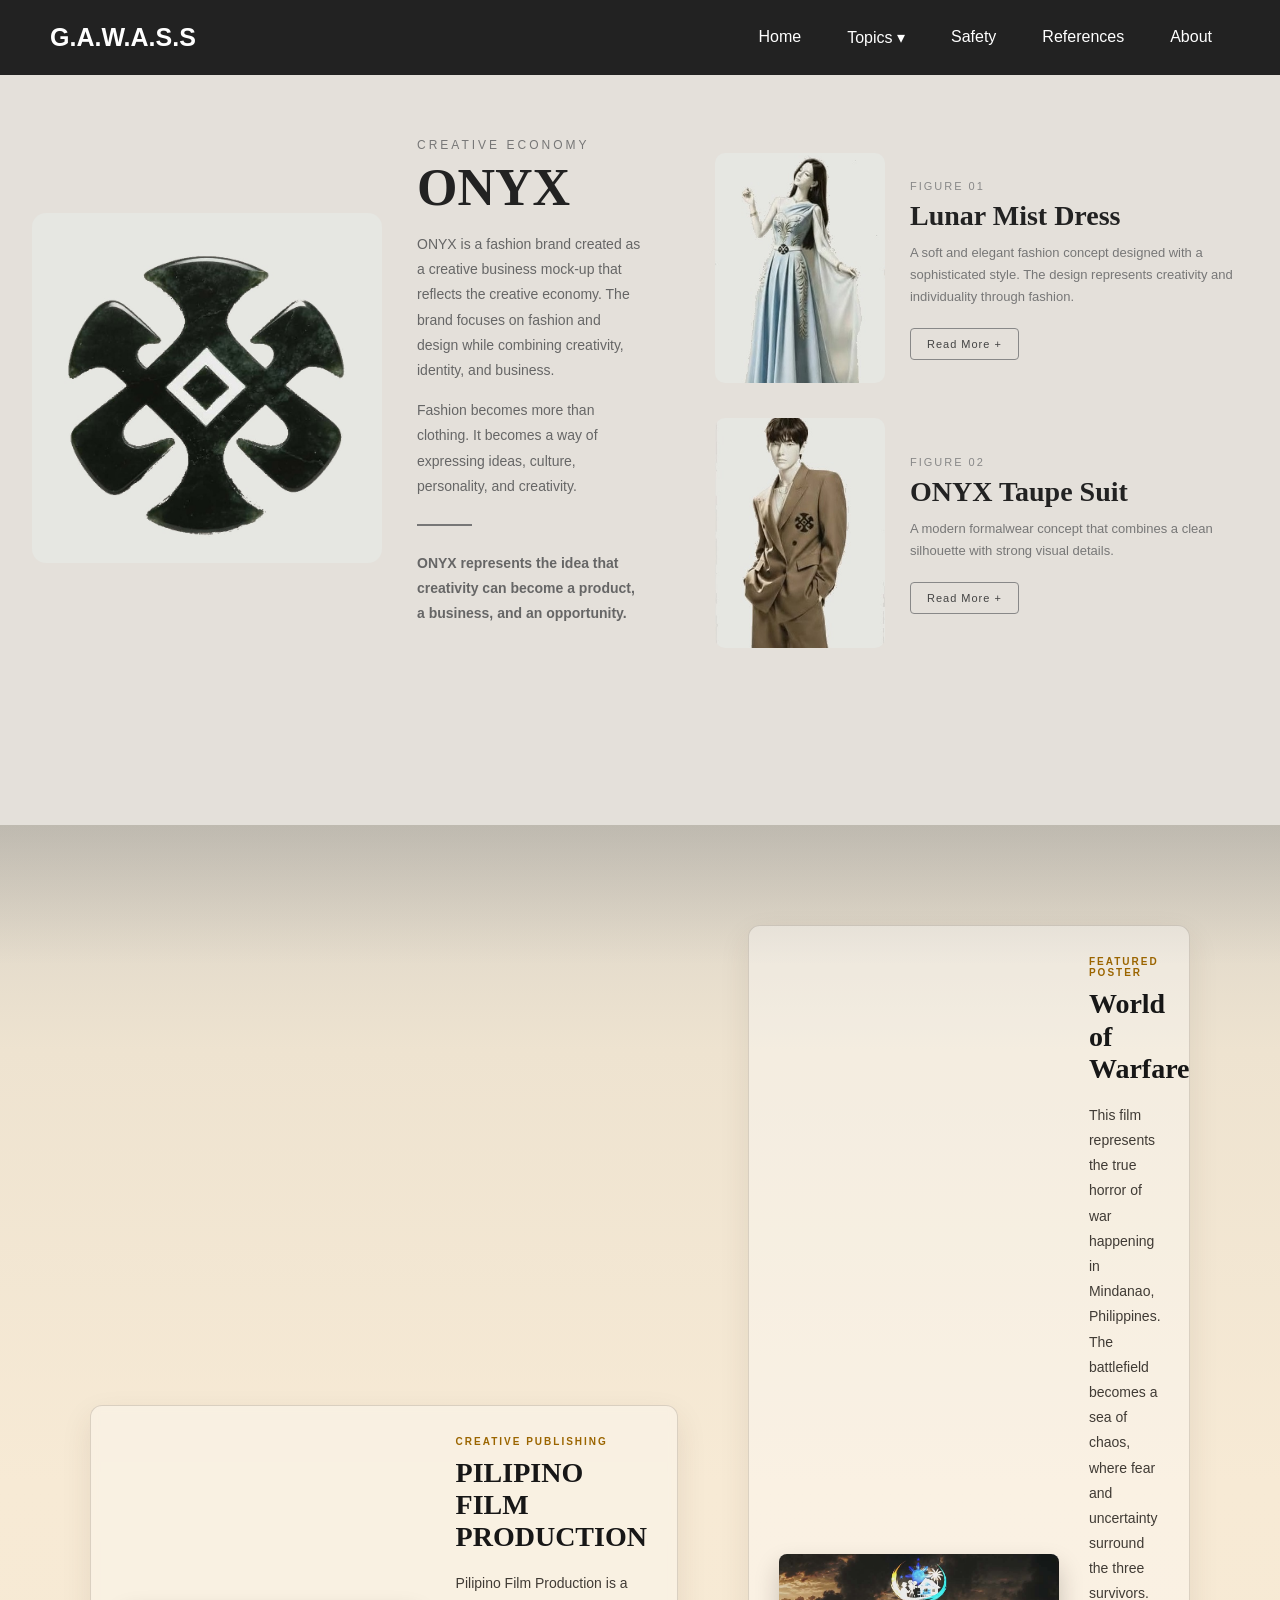
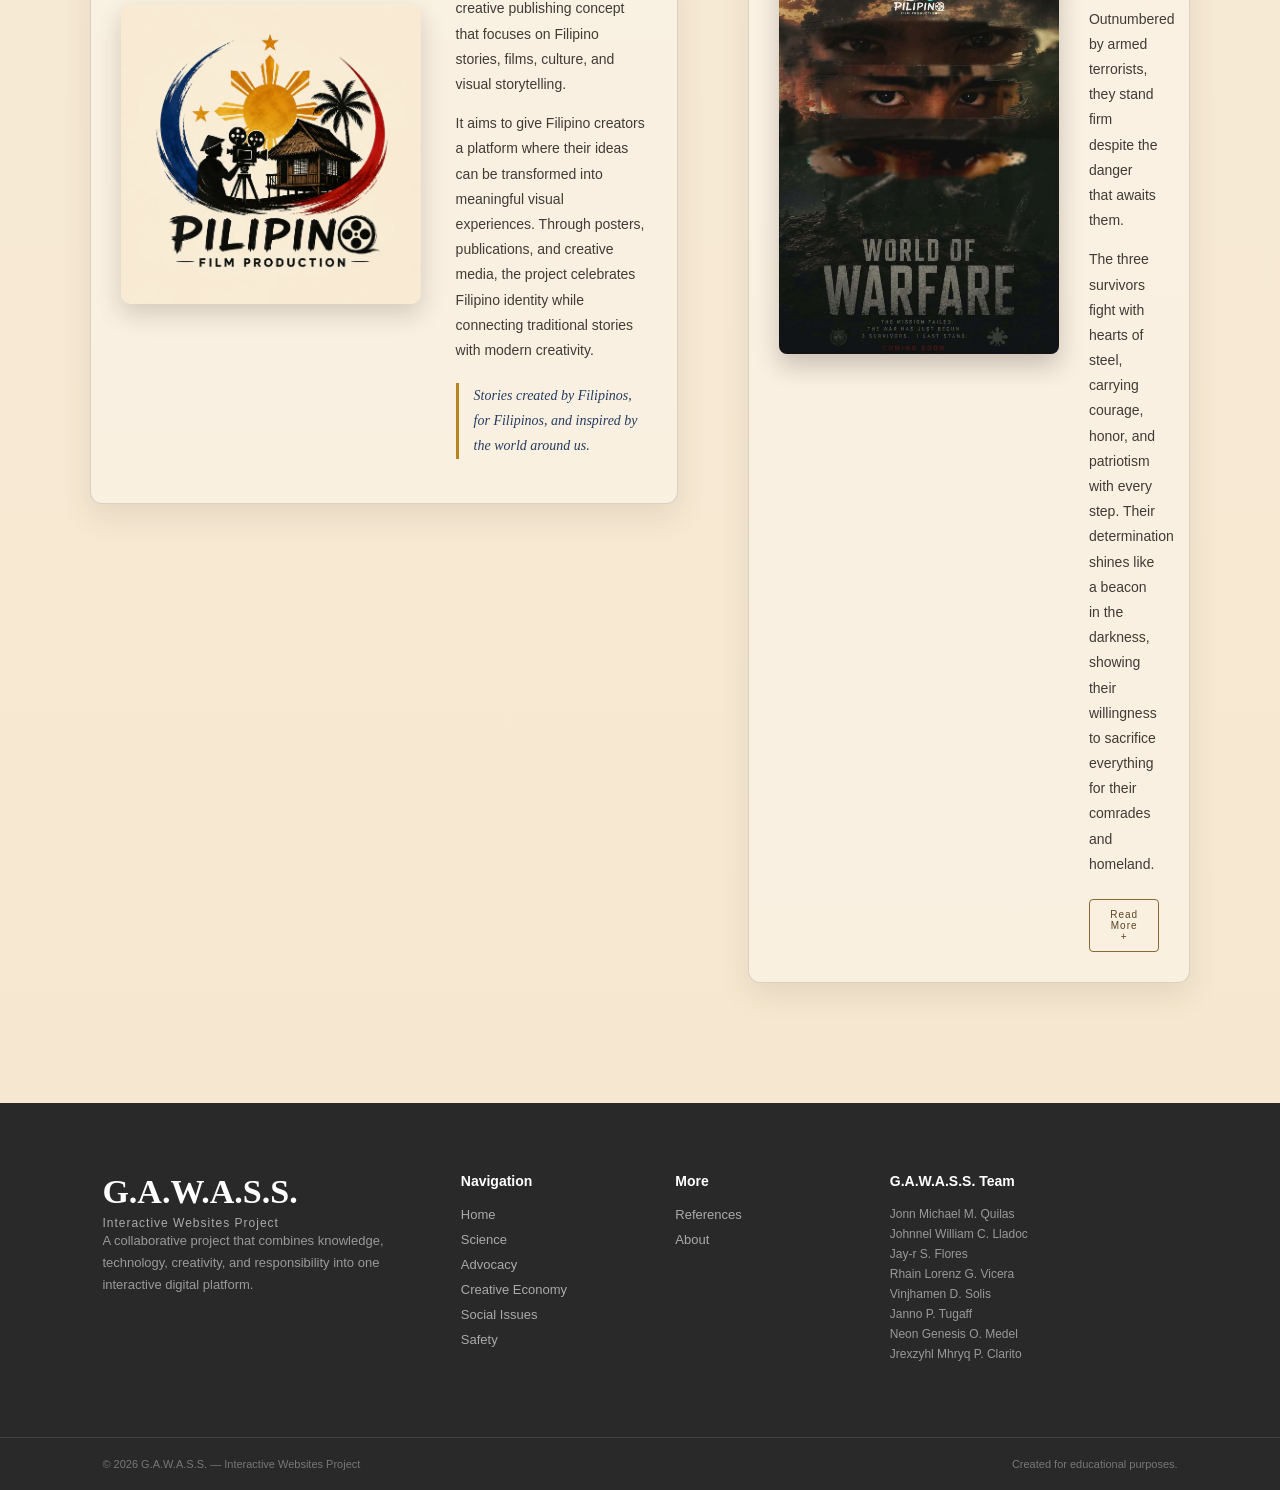
==== commit a9df0eda: "Update narrative.html" ====
--- a/narrative.html
+++ b/narrative.html
@@ -364,11 +364,11 @@
                     </span>
 
                     <h2>
-                        PILIPINO FILM PUBLISHING
+                        PILIPINO FILM PRODUCTION
                     </h2>
 
                     <p>
-                        Pilipino Film Publishing is a creative
+                        Pilipino Film Production is a creative
                         publishing concept that focuses on
                         Filipino stories, films, culture, and
                         visual storytelling.
@@ -810,4 +810,4 @@
 
 </body>
 
-</html>+</html>
